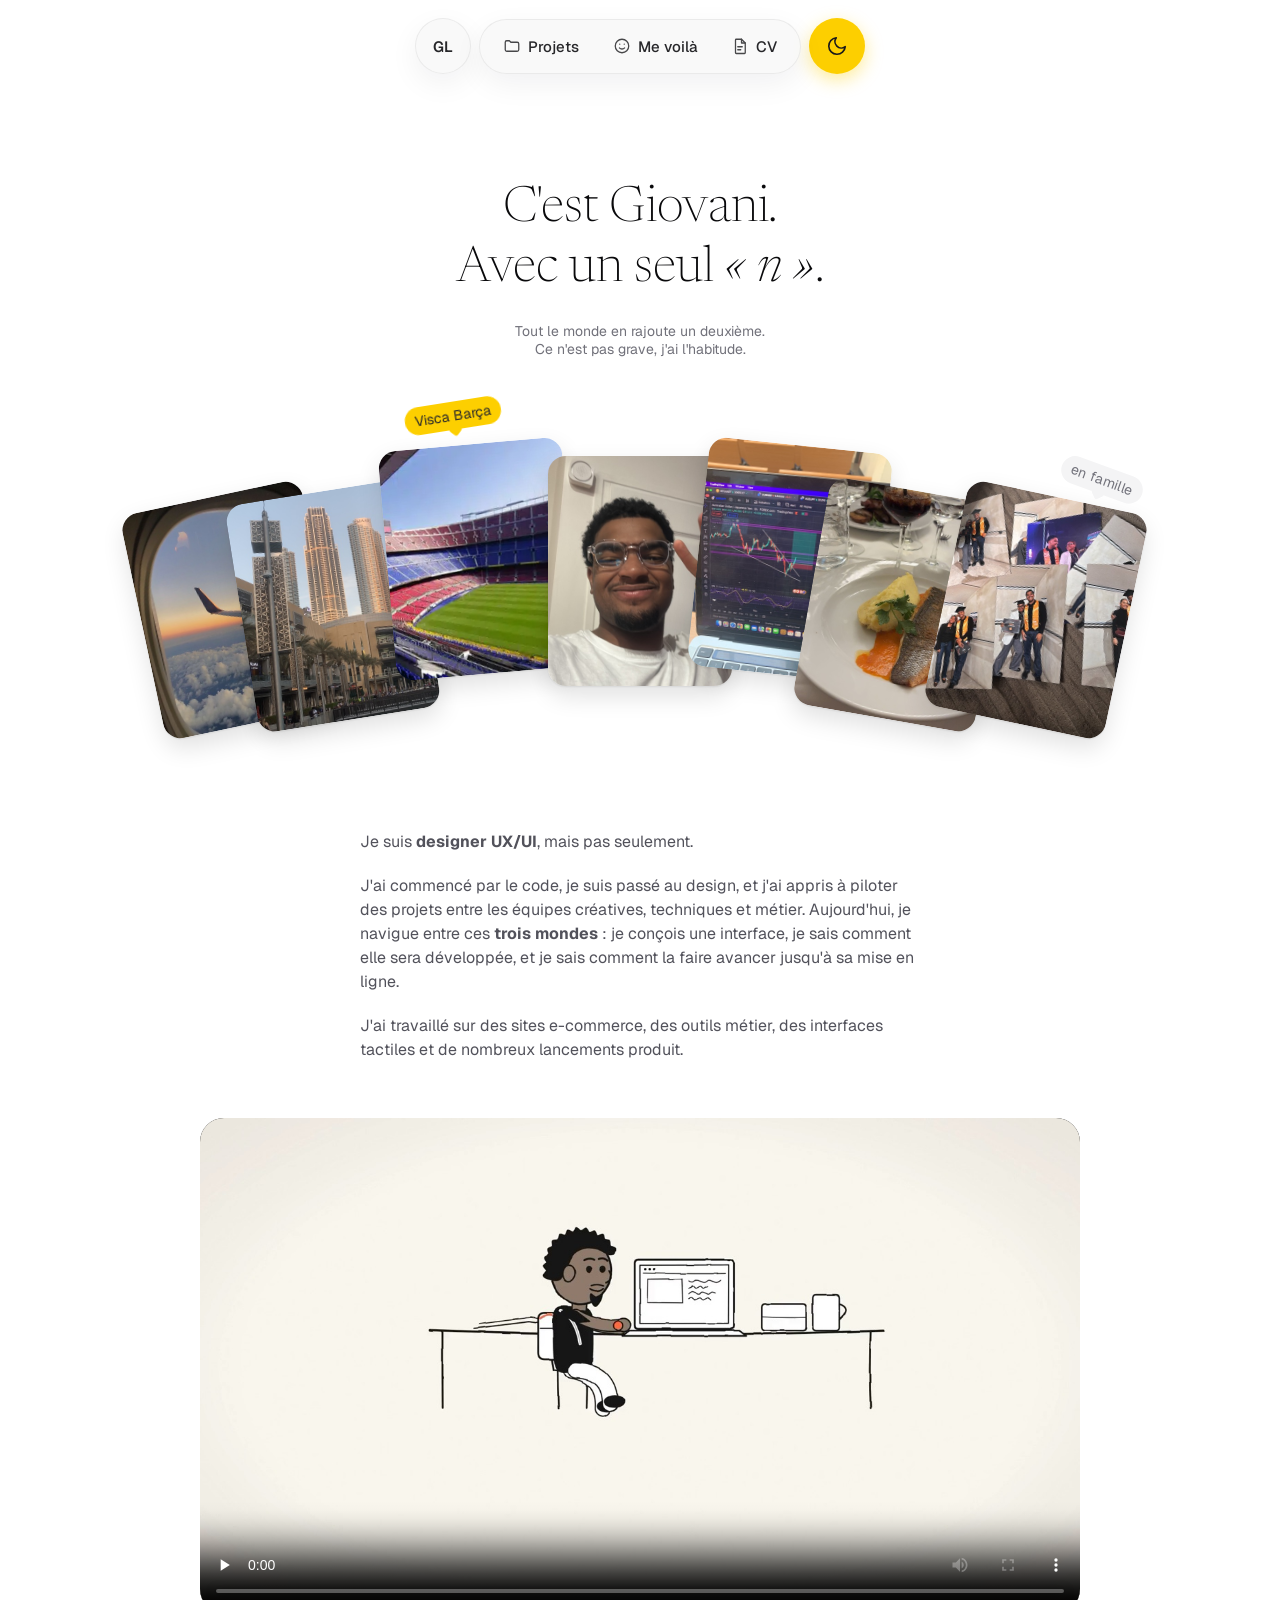
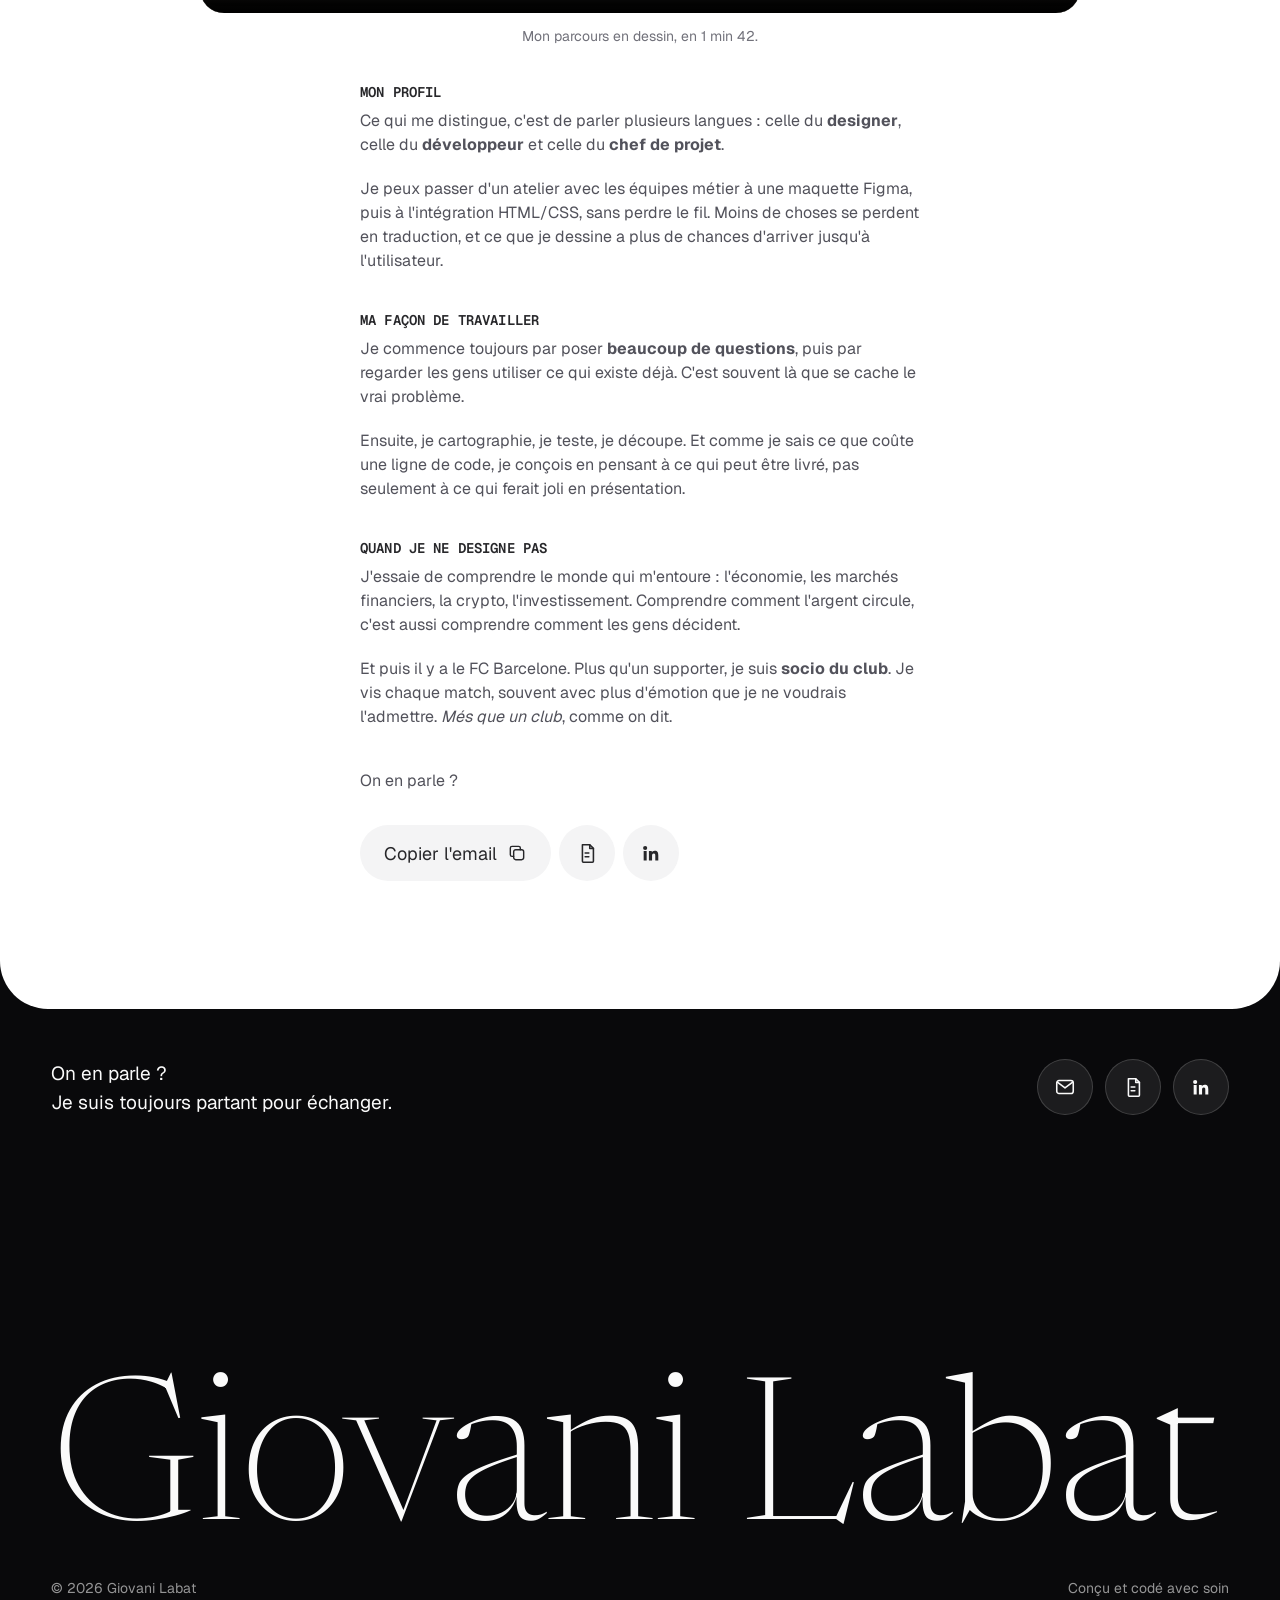
==== about.html @ 01c19531 "Portfolio de Giovani Labat : première mise en ligne Accueil, trois études de cas (Bell & Ross, Extra" ====
<!doctype html>
<html lang="fr">
<head>
<meta charset="utf-8">
<meta name="viewport" content="width=device-width, initial-scale=1, viewport-fit=cover">
<!-- partage -->
<meta name="description" content="Designer UX/UI entre design, code et gestion de projet. Et socio du FC Barcelone.">
<link rel="icon" href="assets/favicon.svg" type="image/svg+xml">
<meta property="og:type" content="website">
<meta property="og:title" content="Me voilà — Giovani Labat">
<meta property="og:description" content="Designer UX/UI entre design, code et gestion de projet. Et socio du FC Barcelone.">
<meta property="og:url" content="https://giovanilabat.github.io/about.html">
<meta property="og:image" content="https://giovanilabat.github.io/assets/og-image.jpg">
<meta name="twitter:card" content="summary_large_image">
<!-- /partage -->
<title>Me voilà — Giovani Labat</title>
<link rel="preconnect" href="https://fonts.googleapis.com">
<link rel="preconnect" href="https://fonts.gstatic.com" crossorigin>
<link rel="stylesheet" href="https://fonts.googleapis.com/css2?family=Geist:wght@400;500;600;700&family=Geist+Mono:wght@500;600&family=Newsreader:ital,opsz,wght@0,6..72,200;0,6..72,300;1,6..72,200;1,6..72,300&display=swap">
<link rel="stylesheet" href="assets/css/site.css">
<script>(function(){var r=document.documentElement;r.classList.add("js");try{var t=localStorage.getItem("theme");if(t==="dark"||t==="light")r.setAttribute("data-theme",t);}catch(e){}})();</script>
</head>
<body class="page-about">

<div class="progress" aria-hidden="true"><i id="progressBar"></i></div>

<!-- NAV -->
<div class="nav-wrap">
  <nav class="nav" aria-label="Navigation principale">
    <a class="logo" href="index.html" aria-label="Accueil">GL</a>
    <div class="nav-links">
      <a href="index.html#work"><svg width="18" height="18" viewBox="0 0 24 24" fill="none" stroke="currentColor" stroke-width="1.7" stroke-linecap="round" stroke-linejoin="round"><path d="M3 7a2 2 0 0 1 2-2h3.5l2 2H19a2 2 0 0 1 2 2v8a2 2 0 0 1-2 2H5a2 2 0 0 1-2-2z"/></svg><span>Projets</span></a>
      <a href="about.html" aria-current="page"><svg width="18" height="18" viewBox="0 0 24 24" fill="none" stroke="currentColor" stroke-width="1.7" stroke-linecap="round" stroke-linejoin="round"><circle cx="12" cy="12" r="9"/><path d="M8.5 14.5s1.3 1.5 3.5 1.5 3.5-1.5 3.5-1.5"/><path d="M9 9.5h.01M15 9.5h.01"/></svg><span>Me voilà</span></a>
      <a href="cv.html"><svg width="18" height="18" viewBox="0 0 24 24" fill="none" stroke="currentColor" stroke-width="1.7" stroke-linecap="round" stroke-linejoin="round"><path d="M7 3h7l5 5v13a1 1 0 0 1-1 1H7a1 1 0 0 1-1-1V4a1 1 0 0 1 1-1z"/><path d="M14 3v5h5M9 13h6M9 17h4"/></svg><span>CV</span></a>
    </div>
    <button class="mail tgl" id="themeToggle" type="button" aria-label="Basculer entre le mode clair et le mode sombre">
      <svg class="moon" width="22" height="22" viewBox="0 0 24 24" fill="none" stroke="#18181B" stroke-width="1.8" stroke-linecap="round" stroke-linejoin="round"><path d="M21 12.8A9 9 0 1 1 11.2 3a7 7 0 0 0 9.8 9.8z"/></svg>
      <svg class="sun" width="22" height="22" viewBox="0 0 24 24" fill="none" stroke="#18181B" stroke-width="1.8" stroke-linecap="round" stroke-linejoin="round"><circle cx="12" cy="12" r="4.2"/><path d="M12 2v2M12 20v2M4.9 4.9l1.4 1.4M17.7 17.7l1.4 1.4M2 12h2M20 12h2M4.9 19.1l1.4-1.4M17.7 6.3l1.4-1.4"/></svg>
    </button>
  </nav>
</div>


<main class="about-page">
  <header class="ab-hero">
    <h1 class="ab-title serif hero-in">C'est Giovani.<br>Avec un seul <em>« n »</em>.</h1>
    <p class="ab-sub hero-in" style="--d:.12s">Tout le monde en rajoute un deuxième. Ce n'est pas grave, j'ai l'habitude.</p>
  </header>

  <!-- Bandeau de photos (7 cartes en éventail, comme sur xhulia.com/about) -->
  <div class="fan-wrap" id="fan" aria-label="Quelques photos de moi">
    <div class="fan"><div class="fan-in">
      <div class="ph" style="--x:-407px;--y:21px;--r:-12deg"><img src="assets/img/moi/avion.jpg" alt="Hublot d'avion au coucher du soleil"></div>
      <div class="ph" style="--x:-307px;--y:17px;--r:-9deg"><img src="assets/img/moi/dubai.jpg" alt="Tours de Dubaï"></div>
      <div class="ph" style="--x:-161px;--y:-30px;--r:-5deg"><span class="pin yellow" style="left:30px;top:-44px;transform:rotate(-4deg)">Visca Barça</span><img src="assets/img/moi/camp-nou.jpg" alt="Le Camp Nou, stade du FC Barcelone"></div>
      <div class="ph" style="--x:0px;--y:-18px;--r:0deg"><img src="assets/img/moi/moi.jpg" alt="Giovani, souriant, qui fait le signe de la paix"></div>
      <div class="ph" style="--x:150px;--y:-29px;--r:6deg"><img src="assets/img/moi/finance.jpg" alt="Un graphique de marché ouvert sur un ordinateur portable"></div>
      <div class="ph" style="--x:262px;--y:16px;--r:10deg"><img src="assets/img/moi/repas.jpg" alt="Un plat de poisson au restaurant"></div>
      <div class="ph" style="--x:396px;--y:21px;--r:12deg"><span class="pin" style="right:12px;top:-40px;transform:rotate(8deg)">en famille</span><img src="assets/img/moi/famille.jpg" alt="Photos de remise de diplôme en famille"></div>
    </div></div>
  </div>

  <div class="ab-body">
    <p>Je suis <b>designer UX/UI</b>, mais pas seulement.</p>
    <p>J'ai commencé par le code, je suis passé au design, et j'ai appris à piloter des projets entre les équipes créatives, techniques et métier. Aujourd'hui, je navigue entre ces <b>trois mondes</b> : je conçois une interface, je sais comment elle sera développée, et je sais comment la faire avancer jusqu'à sa mise en ligne.</p>
    <p>J'ai travaillé sur des sites e-commerce, des outils métier, des interfaces tactiles et de nombreux lancements produit.</p>
  </div>

  <!-- Vidéo de présentation : chargée seulement au clic sur lecture -->
  <figure class="ab-video">
    <div class="video-slot">
      <video src="assets/video/draw-my-life.mp4" poster="assets/video/draw-my-life-poster.jpg" controls playsinline preload="none" aria-label="Draw my life : mon parcours en dessin"></video>
    </div>
    <figcaption>Mon parcours en dessin, en 1 min 42.</figcaption>
  </figure>

  <div class="ab-body">
    <h2>Mon profil</h2>
    <p>Ce qui me distingue, c'est de parler plusieurs langues : celle du <b>designer</b>, celle du <b>développeur</b> et celle du <b>chef de projet</b>.</p>
    <p>Je peux passer d'un atelier avec les équipes métier à une maquette Figma, puis à l'intégration HTML/CSS, sans perdre le fil. Moins de choses se perdent en traduction, et ce que je dessine a plus de chances d'arriver jusqu'à l'utilisateur.</p>

    <h2>Ma façon de travailler</h2>
    <p>Je commence toujours par poser <b>beaucoup de questions</b>, puis par regarder les gens utiliser ce qui existe déjà. C'est souvent là que se cache le vrai problème.</p>
    <p>Ensuite, je cartographie, je teste, je découpe. Et comme je sais ce que coûte une ligne de code, je conçois en pensant à ce qui peut être livré, pas seulement à ce qui ferait joli en présentation.</p>

    <h2>Quand je ne designe pas</h2>
    <p>J'essaie de comprendre le monde qui m'entoure : l'économie, les marchés financiers, la crypto, l'investissement. Comprendre comment l'argent circule, c'est aussi comprendre comment les gens décident.</p>
    <p>Et puis il y a le FC Barcelone. Plus qu'un supporter, je suis <b>socio du club</b>. Je vis chaque match, souvent avec plus d'émotion que je ne voudrais l'admettre. <i>Més que un club</i>, comme on dit.</p>

    <p style="margin-top:40px">On en parle ?</p>
    <div class="ab-cta">
      <button class="pill" type="button" id="copyEmail" data-email="giovanilabat971@gmail.com">Copier l'email
        <svg width="20" height="20" viewBox="0 0 24 24" fill="none" stroke="currentColor" stroke-width="1.7" stroke-linecap="round" stroke-linejoin="round"><rect x="8" y="8" width="12" height="12" rx="2.5"/><path d="M16 8V6a2 2 0 0 0-2-2H6a2 2 0 0 0-2 2v8a2 2 0 0 0 2 2h2"/></svg></button>
      <a class="pill round" href="cv.html" aria-label="CV"><svg width="22" height="22" viewBox="0 0 24 24" fill="none" stroke="currentColor" stroke-width="1.7" stroke-linecap="round" stroke-linejoin="round"><path d="M7 3h8l4 4v14a1 1 0 0 1-1 1H8a1 1 0 0 1-1-1z"/><path d="M15 3v4h4M10 12h4M10 16h4"/></svg></a>
      <a class="pill round" href="https://www.linkedin.com/in/giovani-labat" target="_blank" rel="noopener" aria-label="LinkedIn"><svg width="20" height="20" viewBox="0 0 24 24" fill="currentColor"><path d="M4.98 3.5A2.5 2.5 0 1 0 5 8.5 2.5 2.5 0 0 0 4.98 3.5zM3.2 9.5h3.6V21H3.2zM9.5 9.5h3.45v1.57h.05c.48-.9 1.66-1.85 3.42-1.85 3.66 0 4.33 2.4 4.33 5.53V21h-3.6v-5.4c0-1.29-.02-2.95-1.8-2.95-1.8 0-2.07 1.4-2.07 2.85V21H9.5z"/></svg></a>
    </div>
  </div>
</main>

<!-- ===================== FOOTER ===================== -->
<footer class="site-footer" id="contact">
  <div class="foot-row">
    <p class="foot-connect">On en parle ?<br>Je suis toujours partant pour échanger.</p>
    <div class="foot-socials">
      <a href="mailto:giovanilabat971@gmail.com" aria-label="M'écrire un email"><svg width="22" height="22" viewBox="0 0 24 24" fill="none" stroke="currentColor" stroke-width="1.7" stroke-linecap="round" stroke-linejoin="round"><rect x="3" y="5" width="18" height="14" rx="2.5"/><path d="m4 7 8 6 8-6"/></svg></a>
      <a href="cv.html" aria-label="CV"><svg width="22" height="22" viewBox="0 0 24 24" fill="none" stroke="currentColor" stroke-width="1.7" stroke-linecap="round" stroke-linejoin="round"><path d="M7 3h8l4 4v14a1 1 0 0 1-1 1H8a1 1 0 0 1-1-1z"/><path d="M15 3v4h4M10 12h4M10 16h4"/></svg></a>
      <a href="https://www.linkedin.com/in/giovani-labat" target="_blank" rel="noopener" aria-label="LinkedIn"><svg width="20" height="20" viewBox="0 0 24 24" fill="currentColor"><path d="M4.98 3.5A2.5 2.5 0 1 0 5 8.5 2.5 2.5 0 0 0 4.98 3.5zM3.2 9.5h3.6V21H3.2zM9.5 9.5h3.45v1.57h.05c.48-.9 1.66-1.85 3.42-1.85 3.66 0 4.33 2.4 4.33 5.53V21h-3.6v-5.4c0-1.29-.02-2.95-1.8-2.95-1.8 0-2.07 1.4-2.07 2.85V21H9.5z"/></svg></a>
    </div>
  </div>
  <div class="foot-name">Giovani Labat</div>
  <div class="foot-bottom">
    <span>© 2026 Giovani Labat</span>
    <span>Conçu et codé avec soin</span>
  </div>
</footer>

<script src="assets/js/site.js" defer></script>
</body>
</html>
---- assets/css/site.css ----
/* =========================================================
   Portfolio de Giovani Labat — feuille de style commune
   (gabarit inspiré de xhulia.com ; une seule couleur de texte : l'encre)
   ========================================================= */

/* ---------- Jetons (clair) ---------- */
:root{
  color-scheme:light dark;
  --bg:#FAFAFA; --ink:#09090B; --muted:#52525B; --faint:#71717A; --fig-n:#A1A1AA;
  --nav-bg:rgba(244,244,245,0.55); --nav-brd:rgba(0,0,0,0.06); --nav-ink:#27272A;
  --accent:#FDCF00;
  --shadow:0 10px 30px rgba(24,24,27,0.06); --card-brd:rgba(9,9,11,0.08);
  --page:#FFFFFF; --soft:#FAFAFA; --panel:#F4F4F5; --chip-bg:#F4F4F5; --chip-ink:#3F3F46;
  --card-shadow:0 0.6px 0.6px -1.25px rgba(0,0,0,.18), 0 2.3px 2.3px -2.5px rgba(0,0,0,.16), 0 10px 10px -3.75px rgba(0,0,0,.06);
  /* textes et repères : toujours l'encre, jamais la couleur d'un projet */
  --pj:var(--ink); --pj-tint:rgba(9,9,11,0.035); --pj-tint2:rgba(9,9,11,0.06);
  /* horizon du hero (seul endroit teinté par projet, voir body.p-*) */
  --hz1:rgba(228,228,231,0.55); --hz2:rgba(161,161,170,0.45);
  /* avant / après */
  --ba-bg:#F4F4F4; --ba-ink:#09090B; --ba-sub:#3F3F46; --ba-note:#52525B;
  --ba-glow1:rgba(233,213,255,.95); --ba-glow2:rgba(209,250,229,.85); --ba-glow3:rgba(254,240,199,.95);
}
/* ---------- Jetons (sombre) : préférence système, ou choix forcé ---------- */
@media (prefers-color-scheme: dark){
  :root:not([data-theme="light"]){
    --bg:#0A0A0B; --ink:#FAFAFA; --muted:#A1A1AA; --faint:#8B8B93; --fig-n:#71717A;
    --nav-bg:rgba(39,39,42,0.55); --nav-brd:rgba(255,255,255,0.08); --nav-ink:#E4E4E7;
    --shadow:0 10px 30px rgba(0,0,0,0.4); --card-brd:rgba(255,255,255,0.09);
    --page:#0E0E11; --soft:#16161A; --panel:#1C1C21; --chip-bg:#232329; --chip-ink:#D4D4D8;
    --card-shadow:0 0 0 1px rgba(255,255,255,.05);
    --pj-tint:rgba(255,255,255,0.035); --pj-tint2:rgba(255,255,255,0.06);
    --hz1:rgba(63,63,70,0.45); --hz2:rgba(113,113,122,0.35);
    --ba-bg:#1C1C21; --ba-ink:#FAFAFA; --ba-sub:#D4D4D8; --ba-note:#A1A1AA;
    --ba-glow1:rgba(124,58,237,.30); --ba-glow2:rgba(16,185,129,.18); --ba-glow3:rgba(245,158,11,.18);
  }
}
:root[data-theme="dark"]{
  --bg:#0A0A0B; --ink:#FAFAFA; --muted:#A1A1AA; --faint:#8B8B93; --fig-n:#71717A;
  --nav-bg:rgba(39,39,42,0.55); --nav-brd:rgba(255,255,255,0.08); --nav-ink:#E4E4E7;
  --shadow:0 10px 30px rgba(0,0,0,0.4); --card-brd:rgba(255,255,255,0.09);
  --page:#0E0E11; --soft:#16161A; --panel:#1C1C21; --chip-bg:#232329; --chip-ink:#D4D4D8;
  --card-shadow:0 0 0 1px rgba(255,255,255,.05);
  --pj-tint:rgba(255,255,255,0.035); --pj-tint2:rgba(255,255,255,0.06);
  --hz1:rgba(63,63,70,0.45); --hz2:rgba(113,113,122,0.35);
  --ba-bg:#1C1C21; --ba-ink:#FAFAFA; --ba-sub:#D4D4D8; --ba-note:#A1A1AA;
  --ba-glow1:rgba(124,58,237,.30); --ba-glow2:rgba(16,185,129,.18); --ba-glow3:rgba(245,158,11,.18);
}
/* horizons teintés par projet (décor uniquement) */
body.p-sav{ --hz1:rgba(221,214,254,0.55); --hz2:rgba(167,139,250,0.40); }
body.p-bus{ --hz1:rgba(254,243,199,0.70); --hz2:rgba(252,211,77,0.45); }
@media (prefers-color-scheme: dark){
  :root:not([data-theme="light"]) body.p-sav{ --hz1:rgba(76,29,149,0.24); --hz2:rgba(124,58,237,0.20); }
  :root:not([data-theme="light"]) body.p-bus{ --hz1:rgba(120,53,15,0.28); --hz2:rgba(180,83,9,0.22); }
}
:root[data-theme="dark"] body.p-sav{ --hz1:rgba(76,29,149,0.24); --hz2:rgba(124,58,237,0.20); }
:root[data-theme="dark"] body.p-bus{ --hz1:rgba(120,53,15,0.28); --hz2:rgba(180,83,9,0.22); }

/* ---------- Base ---------- */
  *{box-sizing:border-box}
  img{max-width:100%}
  [hidden]{display:none!important}
  body{
    margin:0;
    background:var(--page);
    color:var(--ink);
    font-family:"Geist","Geist Placeholder",system-ui,-apple-system,sans-serif;
    -webkit-font-smoothing:antialiased;
    overflow-x:hidden;
  }
  .serif{ font-family:"Newsreader","PP Editorial New",Georgia,"Times New Roman",serif; font-weight:200; }

  /* ---------- Barre de progression de lecture ---------- */
  .progress{ position:fixed; top:0; left:0; right:0; height:3px; z-index:9999; pointer-events:none; }
  .progress i{ display:block; height:100%; background:var(--pj); transform-origin:0 50%; transform:scaleX(0); }

  /* ---------- Nav (identique à la home, mais fixée) ---------- */
  .nav-wrap{
    position:fixed; top:calc(18px + env(safe-area-inset-top,0px)); left:0; right:0; z-index:10;
    display:flex; justify-content:center; padding:0 16px; pointer-events:none;
  }
  .nav{ display:flex; align-items:center; gap:8px; pointer-events:auto; }
  .logo{
    width:56px;height:56px;border-radius:50%;
    background:var(--nav-bg); backdrop-filter:blur(20px);-webkit-backdrop-filter:blur(20px);
    border:1px solid var(--nav-brd);
    display:flex;align-items:center;justify-content:center;
    font-weight:600;font-size:15px;color:var(--nav-ink); letter-spacing:0.02em;
    box-shadow:var(--shadow); text-decoration:none;
  }
  .nav-links{
    display:flex;align-items:center;gap:4px;
    background:var(--nav-bg); backdrop-filter:blur(20px);-webkit-backdrop-filter:blur(20px);
    border:1px solid var(--nav-brd); border-radius:28px; padding:8px; box-shadow:var(--shadow);
  }
  .nav-links a{
    display:inline-flex;align-items:center;gap:7px; padding:9px 15px; border-radius:20px;
    font-size:15px;font-weight:500; color:var(--nav-ink); text-decoration:none;
    transition:background .18s ease;
  }
  .nav-links a:hover{background:rgba(0,0,0,0.05)}
  .nav-links a svg{opacity:.85}
  .mail{
    width:56px;height:56px;border-radius:50%; background:var(--accent);
    display:flex;align-items:center;justify-content:center;
    box-shadow:0 6px 18px rgba(253,207,0,0.4); text-decoration:none; transition:transform .18s ease;
  }
  .mail:hover{transform:translateY(-2px)}
  .tgl{ border:0; padding:0; cursor:pointer; font:inherit; }
  .tgl svg{display:none}
  .tgl .moon{display:block}
  @media (prefers-color-scheme:dark){
    :root:not([data-theme="light"]) .tgl .sun{display:block}
    :root:not([data-theme="light"]) .tgl .moon{display:none}
  }
  :root[data-theme="dark"] .tgl .sun{display:block}
  :root[data-theme="dark"] .tgl .moon{display:none}
  :root[data-theme="light"] .tgl .moon{display:block}
  :root[data-theme="light"] .tgl .sun{display:none}
  a:focus-visible, button:focus-visible{ outline:2px solid var(--ink); outline-offset:3px; }

  /* ---------- Colonnes ---------- */
  .wrap{ width:min(700px, 100% - 40px); margin-inline:auto; }
  .wide{ width:min(1072px, 100% - 32px); margin-inline:auto; }

  /* ---------- Hero ---------- */
  .cs-hero{ position:relative; padding:200px 20px 0; text-align:center; }
  .cs-hero::before{
    content:""; position:absolute; inset:0 0 auto 0; height:450px; z-index:-1;
    background:radial-gradient(103% 138% at 50% 139.5%, transparent 52%, var(--hz1) 68%, var(--hz2) 90%);
    -webkit-mask-image:linear-gradient(to bottom, #000 55%, transparent);
            mask-image:linear-gradient(to bottom, #000 55%, transparent);
  }
  .cs-icon{
    width:56px;height:56px;border-radius:16px; overflow:hidden; margin:0 auto 40px;
    background:var(--icon-bg,#fff); box-shadow:0 8px 24px rgba(9,9,11,0.12), 0 0 0 1px rgba(9,9,11,0.06);
  }
  .cs-icon img{ width:100%; height:100%; object-fit:cover; display:block; transform:scale(var(--icon-scale,2.3)); }
  .cs-title{
    margin:0 auto; max-width:800px;
    font-size:clamp(32px, 3.4vw, 44px); line-height:1.15; letter-spacing:-0.005em; text-wrap:balance;
  }
  .cs-title em{ font-style:italic; }

  /* ---------- Textes ---------- */
  .eyebrow{
    margin:0 0 14px; font-family:"Geist Mono",ui-monospace,monospace; font-size:12px; font-weight:600;
    line-height:1; text-transform:uppercase; letter-spacing:.02em; color:var(--pj);
  }
  .prose p{ margin:0 0 16px; font-size:16px; line-height:24px; color:var(--muted); }
  .prose p:last-child{ margin-bottom:0; }
  .prose b, .prose strong{ color:var(--ink); font-weight:600; }
  .h3{ margin:0 0 24px; font-size:clamp(30px,3vw,40px); line-height:1.2; text-wrap:balance; }
  .h3 em{ font-style:italic; }

  /* ---------- Intro + fiche ---------- */
  .intro{ display:grid; grid-template-columns:minmax(0,1fr) 210px; gap:48px; margin-top:64px; }
  .meta-group + .meta-group{ margin-top:28px; }
  .chips{ display:flex; flex-wrap:wrap; gap:8px; margin:0; padding:0; list-style:none; }
  .chips li{ padding:8px 12px; border-radius:999px; background:var(--chip-bg); color:var(--chip-ink); font-size:14px; line-height:18.2px; }
  .chips a{ display:inline-flex; align-items:center; gap:6px; padding:8px 12px; border-radius:999px; background:var(--ink); color:var(--page); font-size:14px; line-height:18.2px; font-weight:500; text-decoration:none; transition:opacity .18s ease; }
  .chips a:hover{ opacity:.85; }
  .chips li:has(> a){ padding:0; background:none; }

  /* ---------- Cartes Problèmes / Solution / Résultats ---------- */
  .cards3{ display:grid; grid-template-columns:repeat(3,1fr); gap:24px; margin-top:120px; }
  .card{ background:var(--soft); border-radius:32px; padding:40px; box-shadow:var(--card-shadow); }
  .card .ic{ width:52px;height:52px;border-radius:999px; background:var(--chip-bg); display:flex;align-items:center;justify-content:center; color:var(--ink); }
  .card h4{ margin:24px 0 12px; font-size:32px; line-height:38.4px; }
  .card p{ margin:0; font-size:16px; line-height:24px; color:var(--muted); }

  /* ---------- Séparateur de section (ligne + pastille) ---------- */
  .divider{ position:relative; text-align:center; margin:120px 0 48px; }
  .divider::before{ content:""; position:absolute; left:0; right:0; top:50%; height:1px; background:var(--card-brd); }
  .divider span{
    position:relative; display:inline-block; padding:8px 12px; border-radius:999px;
    background:var(--page); border:1px solid var(--card-brd); color:var(--chip-ink); font-size:14px; line-height:18.2px;
  }

  /* ---------- Figures ---------- */
  .panel{ position:relative; background:var(--panel); border-radius:32px; padding:clamp(16px,3.2vw,40px); display:flex; align-items:center; justify-content:center; }
  .panel img{ display:block; border-radius:12px; }
  .panel.bleed{ padding:0; overflow:hidden; }
  .panel.bleed img{ border-radius:0; width:100%; }
  .panel.black{ background:#000; }
  .panel.cover img{ position:absolute; inset:0; width:100%; height:100%; object-fit:cover; }
  .grid2{ display:grid; grid-template-columns:minmax(0,1fr) minmax(0,1fr); gap:16px; }
  .grid-bento{ display:grid; grid-template-columns:minmax(0,1.62fr) minmax(0,1fr); gap:16px; }
  .grid2 > .panel:not(.cover) img{ width:100%; }
  .stack{ display:grid; gap:16px; }
  .fig{ margin:56px auto 0; }
  /* légende façon xhulia : « Fig 4. » en gris clair, texte en gris */
  .fig figcaption, .caption{ margin-top:24px; text-align:center; font-size:14px; line-height:18.2px; color:var(--muted); text-wrap:balance; }
  .fig figcaption .n, .caption .n{ color:var(--fig-n); }
  .browser{ width:100%; border-radius:14px; overflow:hidden; background:var(--page); box-shadow:0 18px 40px rgba(9,9,11,.12), 0 0 0 1px var(--card-brd); }
  .browser-bar{ display:flex; gap:6px; padding:10px 14px; background:var(--soft); border-bottom:1px solid var(--card-brd); }
  .browser-bar i{ width:10px; height:10px; border-radius:50%; background:var(--card-brd); }
  .browser img{ display:block; width:100%; border-radius:0; }
  .tag{
    position:absolute; top:16px; left:16px; z-index:1; padding:6px 10px; border-radius:999px;
    font-family:"Geist Mono",ui-monospace,monospace; font-size:11px; font-weight:600; letter-spacing:.04em; text-transform:uppercase;
    background:var(--page); color:var(--ink); box-shadow:0 0 0 1px var(--card-brd);
  }

  /* Mosaïque des écrans « avant » */
  .mosaic{ width:100%; display:grid; grid-template-columns:repeat(4,minmax(0,1fr)); gap:12px; }
  .mosaic .shot{ aspect-ratio:1.85; border-radius:10px; overflow:hidden; background:#fff; box-shadow:0 0 0 1px var(--card-brd), 0 6px 16px rgba(9,9,11,.06); }
  .mosaic .shot img{ width:100%; height:100%; object-fit:cover; object-position:top left; border-radius:0; }
  .mosaic .big{ grid-column:span 2; grid-row:span 2; aspect-ratio:auto; }
  .mosaic .w2{ grid-column:span 2; aspect-ratio:2; }

  /* Bouton prototype */
  .proto{ display:flex; justify-content:center; margin-top:24px; }
  .proto a{
    display:inline-flex; align-items:center; gap:10px; padding:13px 20px; border-radius:999px;
    background:var(--ink); color:var(--page); font-size:15px; font-weight:600; text-decoration:none;
    transition:transform .18s ease, opacity .18s ease;
  }
  .proto a:hover{ transform:translateY(-2px); opacity:.92; }

  /* Écrans finaux : maquette de côté (portrait) + carte (paysage) à la même hauteur */
  .grid-side{ display:grid; grid-template-columns:minmax(0,1fr) minmax(0,1.93fr); gap:16px; }
  .panel.fill img{ height:100%; object-fit:cover; }
  .panel.white{ background:#fff; box-shadow:0 0 0 1px var(--card-brd); }
  .venn{ width:min(420px,100%); aspect-ratio:1; object-fit:cover; border-radius:0; }

  /* Écrans tactiles dans des cadres verticaux */
  .frames4{ width:100%; display:grid; grid-template-columns:repeat(4,minmax(0,1fr)); gap:clamp(10px,2vw,24px); }
  .tablet{ border-radius:clamp(16px,2.2vw,26px); padding:clamp(5px,.7vw,8px); background:#0B0B0D; box-shadow:0 18px 36px rgba(9,9,11,.16); }
  .tablet img{ display:block; width:100%; border-radius:clamp(11px,1.6vw,19px); }
  .flow{ width:100%; margin:0; padding:0; list-style:none; display:grid; grid-template-columns:repeat(4,minmax(0,1fr)); gap:clamp(10px,2vw,24px); }
  .flow li{ display:flex; flex-direction:column; gap:14px; }
  .flow span{ display:flex; align-items:center; gap:8px; font-size:14px; line-height:18px; font-weight:500; color:var(--ink); }
  .flow b{ flex:none; width:22px; height:22px; border-radius:50%; display:grid; place-items:center; font-size:12px; background:var(--ink); color:var(--page); }

  /* Maquette 3D : chargée au clic (poster + bouton), pour ne pas faire tourner WebGL en permanence */
  .viewer{ position:relative; aspect-ratio:16/10; border-radius:32px; overflow:hidden; background:#080d18; }
  .viewer-poster{ position:absolute; inset:0; width:100%; height:100%; object-fit:cover; display:block; transition:transform .5s ease, filter .3s ease; }
  .viewer:hover .viewer-poster{ transform:scale(1.015); filter:brightness(.92); }
  .viewer iframe{ position:absolute; inset:0; width:100%; height:100%; border:0; display:block; }
  .viewer-play{
    position:absolute; left:50%; top:50%; transform:translate(-50%,-50%); z-index:2;
    display:inline-flex; align-items:center; gap:10px; padding:16px 24px; border:0; border-radius:999px; cursor:pointer;
    background:#fff; color:#09090B; font:600 16px/1 "Geist",system-ui,sans-serif; box-shadow:0 18px 40px rgba(0,0,0,.35);
    transition:transform .18s ease;
  }
  .viewer-play:hover{ transform:translate(-50%,-50%) scale(1.04); }
  .viewer-close{
    position:absolute; right:14px; bottom:14px; z-index:3; width:40px; height:40px; border-radius:50%; border:1px solid rgba(255,255,255,.18);
    background:rgba(8,14,27,.72); color:#fff; display:grid; place-items:center; cursor:pointer; backdrop-filter:blur(10px);
  }
  .viewer.on .viewer-poster, .viewer.on .viewer-play{ display:none; }
  .inline-link{ color:var(--ink); text-decoration:underline; text-underline-offset:3px; white-space:nowrap; }
  .proof{
    display:flex; flex-wrap:wrap; align-items:center; gap:6px 12px; margin:28px 0 0; padding-top:20px;
    border-top:1px solid var(--card-brd); font-size:15px; font-weight:600; color:var(--ink);
  }
  .proof .dot{ opacity:.35; font-weight:400; }

  .browser.scroll .browser-view{ height:clamp(360px,52vw,620px); overflow-y:auto; overscroll-behavior:contain; }
  .phone{ width:min(260px, 70%); border-radius:36px; padding:10px; background:#0B0B0D; box-shadow:0 20px 40px rgba(9,9,11,.18); }
  .phone img{ border-radius:27px; width:100%; }

  .card b{ color:var(--ink); font-weight:600; }

  /* ---------- Chapitres ---------- */
  .chapter{ margin-top:160px; }
  .didit{ margin:28px 0 0; }
  .didit ul{ margin:0; padding:0; list-style:none; display:grid; gap:10px; }
  .didit li{ position:relative; padding-left:22px; font-size:16px; line-height:24px; color:var(--muted); }
  .didit li::before{ content:""; position:absolute; left:4px; top:10px; width:6px; height:6px; border-radius:50%; background:var(--pj); }
  .didit + .prose{ margin-top:24px; }
  .callout{ margin:28px 0; padding:32px; border-radius:24px; background:var(--pj-tint2); font-size:18px; line-height:25.2px; font-weight:600; letter-spacing:-.04em; color:var(--ink); }


  .didit h5{ margin:0 0 12px; font-size:14px; font-weight:600; color:var(--ink); letter-spacing:-.01em; }

  /* ---------- Slider marquee (identique à la home : défile seul + drag) ---------- */
  .cs-slider{ position:relative; height:clamp(300px,40vw,540px); margin-top:56px; }
  .marquee{ position:absolute; inset:0; overflow:hidden; cursor:grab; touch-action:pan-y; contain:layout paint; }
  .marquee.grabbing{ cursor:grabbing; }
  .track{ position:absolute; top:0; bottom:0; left:0; display:flex; gap:8px; width:max-content; will-change:transform; backface-visibility:hidden; }
  .tile{ height:100%; flex:none; border-radius:24px; overflow:hidden; box-sizing:border-box; border:2px solid var(--chip-bg); background:var(--panel); }
  .tile img, .tile video{ width:100%; height:100%; object-fit:cover; display:block; pointer-events:none; user-select:none; -webkit-user-select:none; -webkit-user-drag:none; }
  .drag-hint{
    position:absolute; left:0; top:0; z-index:6; transform:translate(-50%,-135%);
    background:var(--ink); color:var(--page); padding:10px 16px; border-radius:999px;
    font-weight:600; font-size:14px; display:flex; align-items:center; gap:7px; white-space:nowrap;
    pointer-events:none; opacity:0; transition:opacity .15s ease;
  }
  .marquee:hover .drag-hint, .marquee.grabbing .drag-hint{ opacity:1; }

  /* ---------- Carrousel (recette) ---------- */
  .carousel{ position:relative; }
  .car-track{ display:flex; gap:16px; overflow-x:auto; scroll-snap-type:x mandatory; scrollbar-width:none; border-radius:32px; }
  .car-track::-webkit-scrollbar{ display:none; }
  .car-track > .panel{ flex:0 0 100%; scroll-snap-align:center; }
  .car-nav{ display:flex; justify-content:center; gap:10px; margin-top:16px; }
  .car-nav button{
    width:40px;height:40px;border-radius:50%; border:1px solid var(--card-brd); background:var(--page); color:var(--ink);
    display:flex;align-items:center;justify-content:center; cursor:pointer;
  }
  .car-nav button:hover{ background:var(--chip-bg); }

  /* ---------- Résultats ---------- */
  .stats{ display:grid; grid-template-columns:1fr 1fr; gap:24px; width:min(1232px, 100% - 32px); margin:56px auto 0; }
  .stat{ background:var(--soft); border-radius:32px; padding:40px; box-shadow:var(--card-shadow); }
  .stat .num{ display:block; font-size:clamp(56px,6vw,88px); line-height:1; letter-spacing:-.02em; }
  .stat h4{ margin:18px 0 8px; font-size:clamp(24px,2.4vw,32px); line-height:1.2; text-wrap:balance; }
  .stat h4 em{ font-style:italic; }
  .stat p{ margin:0; font-size:15px; line-height:22.5px; color:var(--muted); }

  /* ---------- Avant / après (reproduit de xhulia.com/cyberdart) ----------
     Mesures de l'original : conteneur 1000px max, radius 20, cursor ew-resize, user-select none ;
     calque « après » dessous, calque « avant » dessus coupé par clip-path:inset(0 X% 0 0) ;
     ligne blanche 4px (translateX(-2px)) ; la position suit la souris au survol avec un lissage
     exponentiel (≈200 ms), et suit directement le doigt / la souris pendant un glisser. */
  .ba{
    --pos:50%;
    position:relative; width:min(1000px,100%); margin-inline:auto; aspect-ratio:16/10;
    overflow:hidden; border-radius:20px; cursor:ew-resize; user-select:none; -webkit-user-select:none;
    touch-action:pan-y; container-type:inline-size; background:var(--ba-bg); outline:none;
    -webkit-tap-highlight-color:transparent;
  }
  .ba:focus-visible{ box-shadow:0 0 0 2px var(--page), 0 0 0 4px var(--ink); }
  .ba-layer{ position:absolute; inset:0; pointer-events:none; background:var(--ba-bg); }
  .ba-after{
    background:
      radial-gradient(38% 34% at 22% 104%, var(--ba-glow1), transparent 100%),
      radial-gradient(34% 30% at 52% 108%, var(--ba-glow2), transparent 100%),
      radial-gradient(40% 36% at 88% 104%, var(--ba-glow3), transparent 100%),
      var(--ba-bg);
  }
  .ba-before{ clip-path:inset(0 calc(100% - var(--pos)) 0 0); }
  .ba-line{
    position:absolute; top:0; left:var(--pos); z-index:2; width:4px; height:100%;
    background:#fff; transform:translateX(-2px); pointer-events:none;
  }
  .ba-label{ position:absolute; top:5.2cqw; left:0; right:0; margin:0; text-align:center; font-size:2.4cqw; line-height:1; letter-spacing:.02em; color:var(--ba-ink); }
  .ba-shot{
    position:absolute; top:30.3cqw; left:50%; width:60cqw; transform:translate(-50%,-50%);
    border-radius:1.2cqw; overflow:hidden; background:#fff;
    box-shadow:0 1.6cqw 4cqw rgba(9,9,11,.10), 0 0 0 1px rgba(9,9,11,.07);
  }
  .ba-shot img{ display:block; width:100%; height:auto; border-radius:0; }
  .ba-sum{ position:absolute; left:0; right:0; bottom:3.4cqw; margin:0; text-align:center; font-size:2cqw; line-height:1.3; color:var(--ba-sub); }
  .ba-note{
    position:absolute; width:17cqw; display:flex; align-items:center; gap:.9cqw;
    font-size:1.55cqw; line-height:1.3; color:var(--ba-note); transform:translateY(-50%);
  }
  .ba-note.r{ left:81cqw; }
  .ba-note.l{ right:81cqw; flex-direction:row-reverse; }
  .ba-note i{ position:relative; flex:none; width:3.6cqw; height:1px; background:currentColor; opacity:.55; }
  .ba-note i::before{ content:""; position:absolute; top:-2px; width:5px; height:5px; border-radius:50%; background:currentColor; }
  .ba-note i::after{ content:""; position:absolute; top:-3px; width:6px; height:6px; border-top:1px solid currentColor; border-right:1px solid currentColor; }
  .ba-note.r i::before{ left:-2px; }
  .ba-note.r i::after{ right:0; transform:rotate(45deg); }
  .ba-note.l i::before{ right:-2px; }
  .ba-note.l i::after{ left:0; transform:rotate(-135deg); }

  /* ---------- Ce que j'en retiens ---------- */
  .learn{ margin:160px 16px 0; padding:64px 16px; border-radius:48px; background:var(--pj-tint); }

  /* ---------- Projet suivant ---------- */
  .next{ padding:140px 20px 160px; text-align:center; }
  .next a{ display:inline-flex; align-items:center; gap:18px; color:var(--ink); text-decoration:none; font-size:clamp(34px,4.4vw,56px); line-height:1.1; }
  .next a svg{ transition:transform .2s ease; }
  .next a:hover svg{ transform:translateX(6px); }

  /* ---------- Footer (identique à la home) ---------- */
  .site-footer{
    position:relative; background:var(--ink); color:var(--bg); min-height:74vh;
    padding:clamp(38px,5.5vh,56px) clamp(20px,4vw,64px) clamp(22px,4vh,30px);
    display:flex; flex-direction:column; overflow:hidden; border-radius:48px 48px 0 0;
  }
  .foot-row{ display:flex; align-items:flex-start; justify-content:space-between; gap:24px; }
  .foot-connect{ margin:0; font-size:clamp(16px,1.5vw,19px); line-height:1.55; }
  .foot-socials{ display:flex; gap:12px; flex:none; }
  .foot-socials a{
    width:56px;height:56px;border-radius:50%; display:flex;align-items:center;justify-content:center;
    background:color-mix(in srgb, var(--bg) 8%, transparent); border:1px solid color-mix(in srgb, var(--bg) 16%, transparent);
    color:var(--bg); text-decoration:none; transition:background .18s ease, transform .18s ease;
  }
  .foot-socials a:hover{ background:color-mix(in srgb, var(--bg) 16%, transparent); transform:translateY(-2px); }
  .foot-name{
    margin:auto 0 clamp(12px,2vh,20px); font-family:"Newsreader","PP Editorial New",Georgia,serif; font-weight:200;
    font-size:11vw; line-height:0.9; letter-spacing:-0.01em; white-space:nowrap;
  }
  .foot-bottom{ display:flex; justify-content:space-between; align-items:center; gap:16px; font-size:14px; color:color-mix(in srgb, var(--bg) 58%, transparent); }

  /* ---------- Page « À propos » (mesurée sur xhulia.com/about) ---------- */
  /* la page blanche se termine en arrondi par-dessus le footer, comme sur l'original */
  .about-page{ position:relative; z-index:1; background:var(--page); border-radius:0 0 48px 48px; padding-bottom:128px; }
  .ab-hero{ padding:180px 20px 0; text-align:center; }
  .ab-title{ margin:0 auto; font-size:clamp(40px,3.9vw,56px); line-height:1.2; letter-spacing:-.005em; }
  .ab-title em{ font-style:italic; }
  .ab-sub{ margin:22px auto 0; max-width:420px; font-size:14px; line-height:18.2px; color:var(--faint); text-wrap:balance; }

  /* Bandeau de photos : 7 cartes 184×230 qui s'ouvrent en éventail (positions et angles relevés sur l'original) */
  .fan-wrap{ position:relative; height:340px; margin-top:92px; overflow:visible; }
  .fan{ position:absolute; left:50%; top:24px; width:184px; height:230px; margin-left:-92px; }
  .fan-in{ position:absolute; inset:0; transform:rotate(-40deg) scale(1.2); opacity:0; }
  .fan-wrap.go .fan-in{ transform:none; opacity:1; transition:transform .9s cubic-bezier(.34,1.45,.64,1), opacity .35s ease; }
  .ph{
    position:absolute; left:0; top:0; width:184px; height:230px; border-radius:18px; overflow:visible;
    transform:translate(0,0) rotate(0deg);
    transition:transform .85s cubic-bezier(.34,1.35,.64,1) 1.05s;
  }
  .fan-wrap.go .ph{ transform:translate(var(--x),var(--y)) rotate(var(--r)); }
  .ph img{ width:100%; height:100%; object-fit:cover; border-radius:18px; display:block; box-shadow:0 1px 2px rgba(9,9,11,.08), 0 10px 24px rgba(9,9,11,.12); }
  .pin{
    position:absolute; z-index:2; padding:5px 10px; border-radius:15px; font-size:14px; line-height:18.2px; white-space:nowrap;
    background:#F4F4F5; color:#71717A;
  }
  .pin::after{ content:""; position:absolute; left:50%; bottom:-5px; width:10px; height:10px; margin-left:-5px; background:inherit; transform:rotate(45deg); border-radius:2px; }
  .pin.yellow{ background:#FDCF00; color:#27272A; }

  /* Texte : colonne 560px, intertitres Geist Mono 14px */
  .ab-body{ width:min(560px, 100% - 40px); margin:40px auto 0; }
  .ab-body p{ margin:0 0 20px; font-size:16px; line-height:24px; color:var(--muted); }
  .ab-body b{ font-weight:700; color:var(--muted); }
  .ab-body h2{ margin:40px 0 10px; font-family:"Geist Mono",ui-monospace,monospace; font-size:14px; line-height:14px; font-weight:600; text-transform:uppercase; letter-spacing:.01em; color:var(--nav-ink); }

  /* Emplacement vidéo (ajout demandé) : 16:9, prêt à recevoir un <video> */
  .ab-video{ width:min(880px, 100% - 32px); margin:56px auto 16px; }
  .video-slot{ position:relative; aspect-ratio:16/9; border-radius:24px; overflow:hidden; background:#000; }
  .video-slot video{ position:absolute; inset:0; width:100%; height:100%; object-fit:cover; display:block; }
  .ab-video figcaption{ margin-top:14px; text-align:center; font-size:14px; line-height:18.2px; color:var(--faint); }

  /* Boutons de contact (mêmes pastilles que la nav) */
  .ab-cta{ display:flex; flex-wrap:wrap; gap:8px; margin-top:32px; }
  .pill{
    display:inline-flex; align-items:center; gap:10px; height:56px; padding:0 24px; border:0; border-radius:28px; cursor:pointer;
    background:var(--chip-bg); color:var(--nav-ink); font:400 18px/25.2px "Geist",system-ui,sans-serif; text-decoration:none;
    transition:background .18s ease, transform .18s ease;
  }
  .pill.round{ width:56px; padding:0; justify-content:center; }
  .pill:hover{ transform:translateY(-2px); }
  .pill.copied{ background:#5ADBA5; color:#09090B; }

  .page-about .site-footer{ margin-top:-48px; padding-top:calc(clamp(38px,5.5vh,56px) + 48px); border-radius:0; }

  @media (max-width:768px){
    .ab-hero{ padding-top:140px; }
    .fan-wrap{ height:190px; margin-top:56px; }
    .fan{ transform:scale(.52); transform-origin:50% 0; }
    .about-page{ border-radius:0 0 32px 32px; padding-bottom:96px; }
  }
  @media (prefers-reduced-motion:reduce){
    .fan-in, .ph{ transition:none!important; }
  }

  /* ---------- CV ---------- */
  .cv-page{ padding:180px 0 128px; }
  .cv-head{ width:min(880px, 100% - 40px); margin:0 auto; display:flex; align-items:flex-end; justify-content:space-between; gap:24px; flex-wrap:wrap; }
  .cv-head h1{ margin:0; font-size:clamp(40px,4.4vw,64px); line-height:1.05; }
  .cv-head h1 em{ font-style:italic; }
  .cv-head p{ margin:12px 0 0; font-size:16px; line-height:24px; color:var(--muted); }
  .cv-note{ width:min(880px, 100% - 40px); margin:28px auto 0; padding:14px 18px; border-radius:16px; background:var(--pj-tint2); font-size:14px; line-height:20px; color:var(--muted); }
  .cv-meta{ margin-top:4px!important; font-size:14px!important; color:var(--faint)!important; }
  .cv-lead{ margin:0; font-size:16px; line-height:25px; color:var(--muted); }
  .pill.dark{ background:var(--ink); color:var(--page); }
  .cv-grid{ width:min(880px, 100% - 40px); margin:56px auto 0; display:grid; grid-template-columns:200px minmax(0,1fr); gap:0 48px; }
  .cv-grid h2{ margin:0; padding-top:28px; border-top:1px solid var(--card-brd); font-family:"Geist Mono",ui-monospace,monospace; font-size:12px; font-weight:600; letter-spacing:.02em; text-transform:uppercase; color:var(--ink); }
  .cv-block{ padding:28px 0 44px; border-top:1px solid var(--card-brd); }
  .cv-item + .cv-item{ margin-top:28px; }
  .cv-item header{ display:flex; justify-content:space-between; gap:16px; flex-wrap:wrap; }
  .cv-item h3{ margin:0; font-size:18px; line-height:26px; font-weight:600; color:var(--ink); }
  .cv-item .when{ font-size:14px; line-height:26px; color:var(--faint); white-space:nowrap; }
  .cv-item .where{ margin:2px 0 10px; font-size:15px; line-height:22px; color:var(--muted); }
  .cv-item ul{ margin:0; padding:0 0 0 18px; }
  .cv-item li{ font-size:15px; line-height:23px; color:var(--muted); }
  .cv-item li + li{ margin-top:4px; }

  /* ---------- Responsive ---------- */
  @media (max-width:860px){
    .cards3{ grid-template-columns:1fr; }
    .stats{ grid-template-columns:1fr; }
  }
  @media (max-width:768px){
    .nav-wrap{ justify-content:flex-start; padding:0 18px; }
    .nav-links{ padding:6px; gap:2px; }
    .nav-links a span{ display:none; }
    .nav-links a{ padding:11px; }
    .logo,.mail{ width:52px;height:52px; }
    .cs-hero{ padding-top:150px; text-align:left; }
    .cs-icon{ margin-left:0; }
    .intro{ grid-template-columns:1fr; gap:36px; }
    .grid2, .grid-bento, .grid-side{ grid-template-columns:minmax(0,1fr); }
    .panel.cover{ aspect-ratio:4/3; }
    .panel.fill img{ height:auto; }
    .chapter{ margin-top:112px; }
    .card, .stat{ padding:28px; border-radius:24px; }
    .learn{ margin-top:112px; border-radius:32px; padding:48px 4px; }
    .mosaic{ grid-template-columns:repeat(2,minmax(0,1fr)); gap:8px; }
    .mosaic .big{ grid-row:auto; aspect-ratio:1.85; }
    .frames4, .flow{ grid-template-columns:repeat(2,minmax(0,1fr)); }
    .viewer{ aspect-ratio:3/4; border-radius:24px; }
    .viewer-poster{ object-position:58% 50%; }
    .cv-page{ padding-top:140px; }
    .cv-grid{ grid-template-columns:1fr; }
    .cv-grid h2{ padding-bottom:0; }
    .cv-block{ border-top:0; padding-top:14px; }
  }
  /* avant / après sur mobile : pas de place pour les annotations */
  @media (max-width:640px){
    .ba{ aspect-ratio:4/3; border-radius:16px; }
    .ba-label{ top:6cqw; font-size:4cqw; }
    .ba-shot{ top:41cqw; width:86cqw; border-radius:2cqw; }
    .ba-note, .ba-sum{ display:none; }
  }
  @media (max-width:560px){
    .foot-socials a{ width:46px;height:46px; }
  }

  /* ---------- Animations d'apparition (au défilement) ----------
     Les blocs montent de 28px en fondu quand ils entrent à l'écran, les images se dézooment légèrement ;
     les éléments d'un même groupe s'enchaînent (décalage posé en JS). Sans JS, tout reste visible. */
  html.js .rv{ opacity:0; transform:translateY(28px); }
  html.js .rv.in{ opacity:1; transform:none; transition:opacity .7s ease var(--d,0s), transform .9s cubic-bezier(.2,.7,.2,1) var(--d,0s); }
  html.js .rv img:not(.viewer-poster), html.js .rv video{ transform:scale(1.04); transition:transform 1.2s cubic-bezier(.2,.7,.2,1) var(--d,0s); }
  html.js .rv.in img:not(.viewer-poster), html.js .rv.in video{ transform:none; }
  /* entrée du hero au chargement */
  @keyframes rise{ from{ opacity:0; transform:translateY(22px); } to{ opacity:1; transform:none; } }
  html.js .hero-in{ animation:rise .9s cubic-bezier(.2,.7,.2,1) both; animation-delay:var(--d,0s); }

  @media (prefers-reduced-motion:reduce){
    .mail:hover,.tgl:hover,.next a:hover svg,.proto a:hover,.pill:hover{ transform:none; }
    .car-track{ scroll-behavior:auto; }
    .fan-in, .ph{ transition:none!important; }
    html.js .rv, html.js .rv img, html.js .rv video{ opacity:1; transform:none; transition:none; }
    html.js .hero-in{ animation:none; }
  }
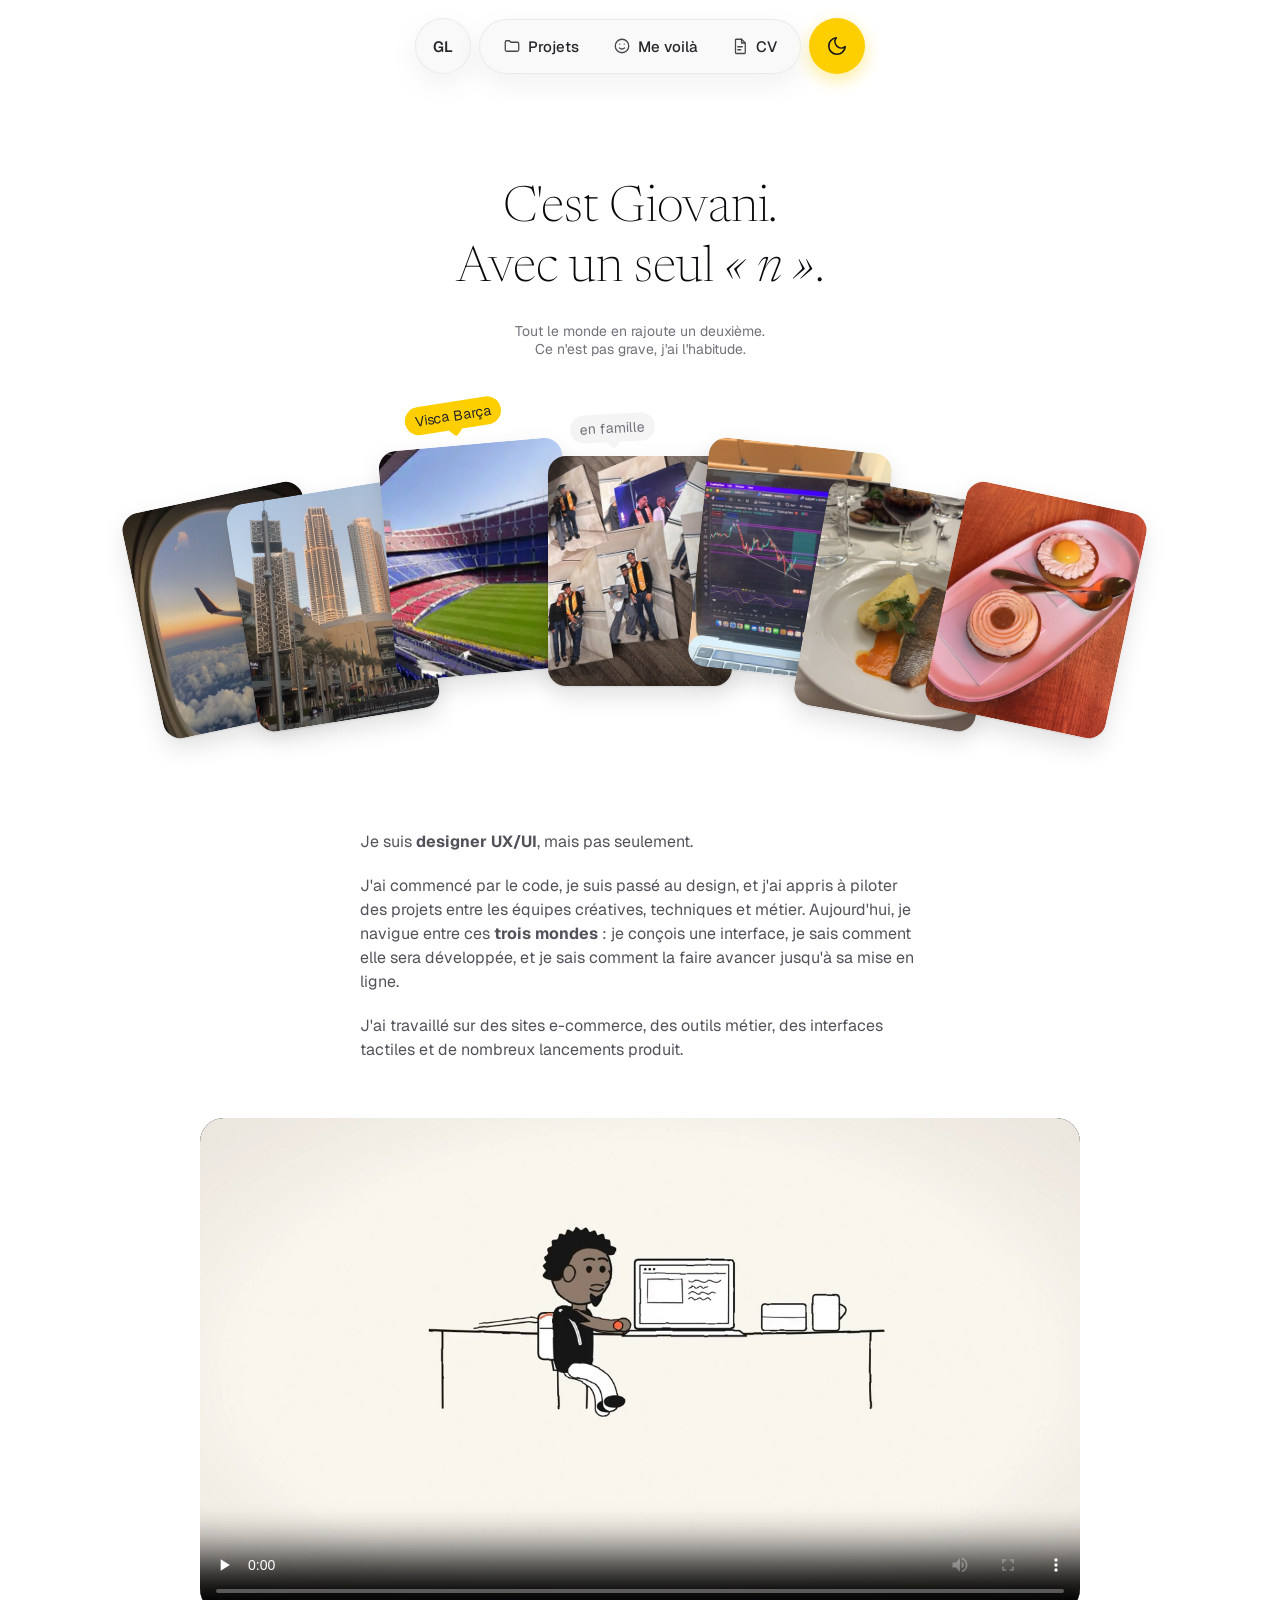
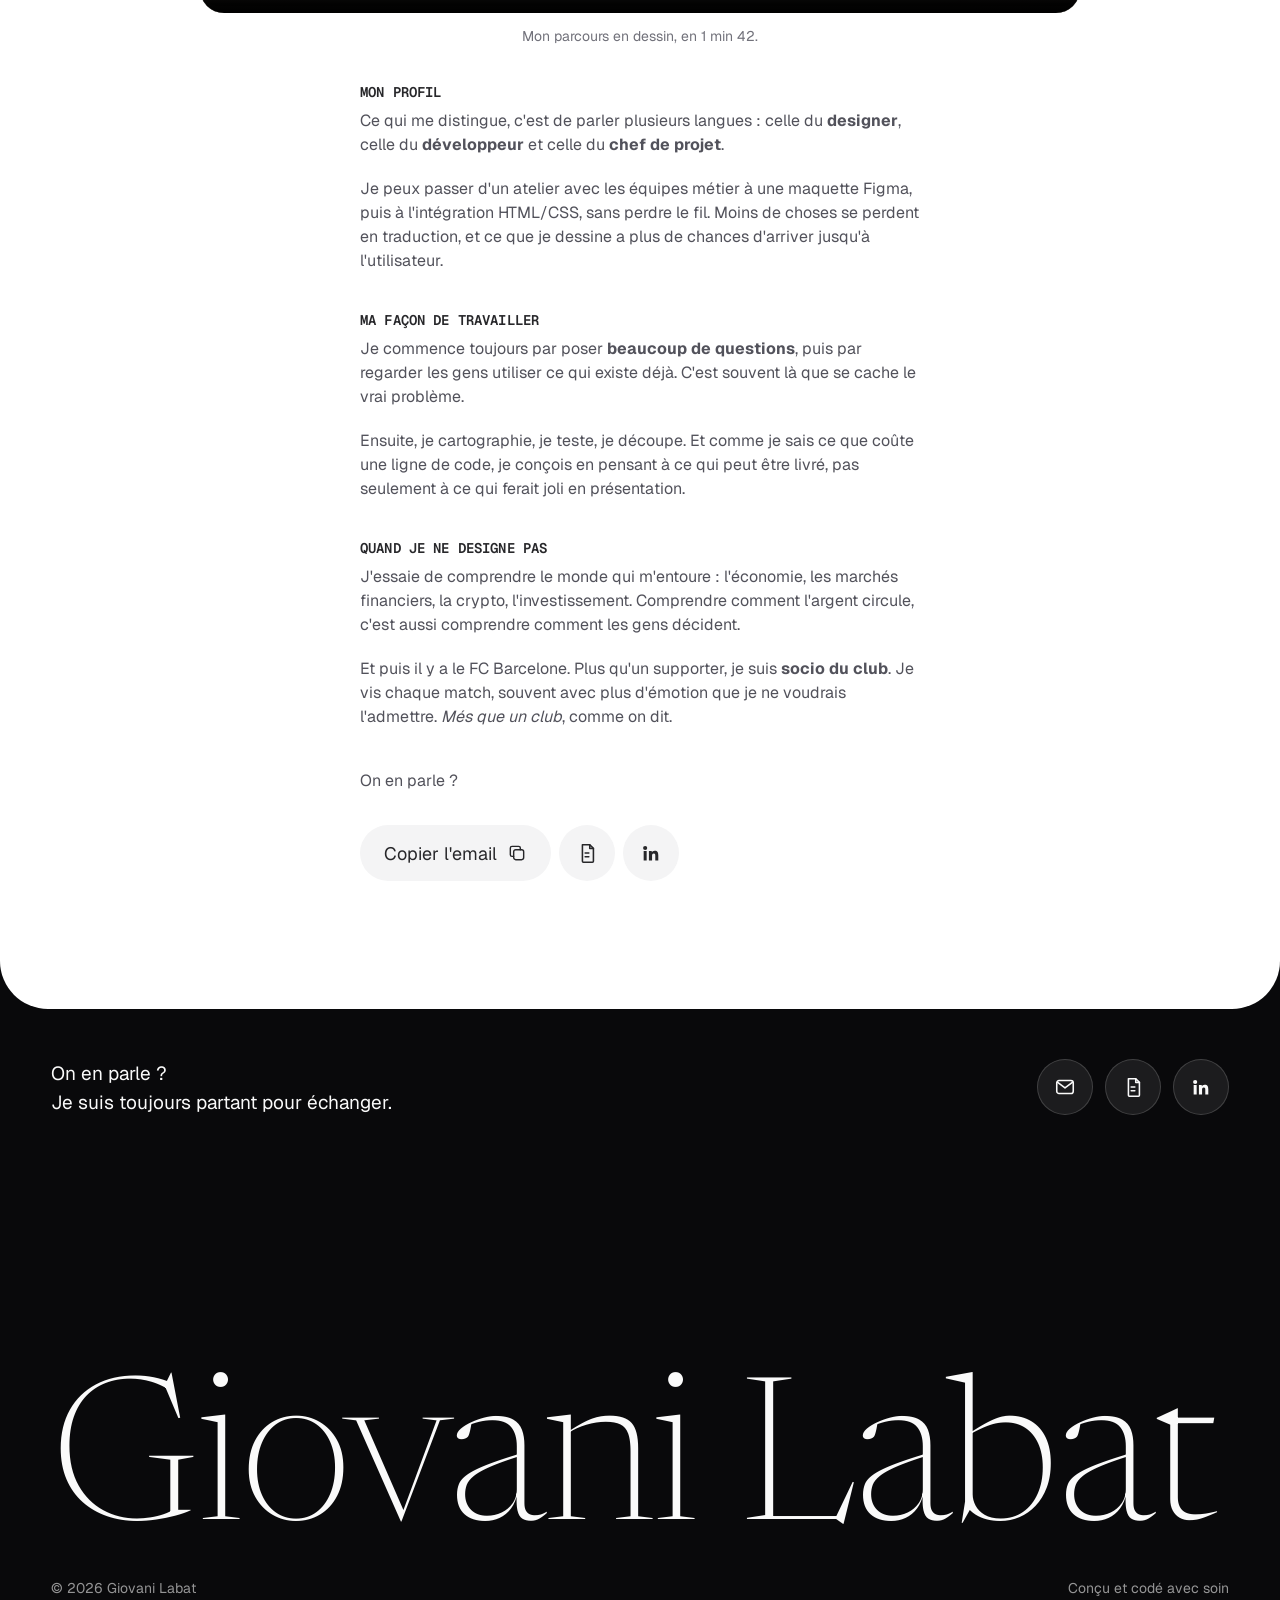
==== commit fe1d31dd: "Me voilà : 7 photos, la famille au centre ; pilules plus fines (Geist Mono 400) Co-Authored-By: Clau" ====
--- a/about.html
+++ b/about.html
@@ -16,7 +16,7 @@
 <title>Me voilà — Giovani Labat</title>
 <link rel="preconnect" href="https://fonts.googleapis.com">
 <link rel="preconnect" href="https://fonts.gstatic.com" crossorigin>
-<link rel="stylesheet" href="https://fonts.googleapis.com/css2?family=Geist:wght@400;500;600;700&family=Geist+Mono:wght@500;600&family=Newsreader:ital,opsz,wght@0,6..72,200;0,6..72,300;1,6..72,200;1,6..72,300&display=swap">
+<link rel="stylesheet" href="https://fonts.googleapis.com/css2?family=Geist:wght@400;500;600;700&family=Geist+Mono:wght@400;500;600&family=Newsreader:ital,opsz,wght@0,6..72,200;0,6..72,300;1,6..72,200;1,6..72,300&display=swap">
 <link rel="stylesheet" href="assets/css/site.css">
 <script>(function(){var r=document.documentElement;r.classList.add("js");try{var t=localStorage.getItem("theme");if(t==="dark"||t==="light")r.setAttribute("data-theme",t);}catch(e){}})();</script>
 </head>
@@ -53,10 +53,10 @@
       <div class="ph" style="--x:-407px;--y:21px;--r:-12deg"><img src="assets/img/moi/avion.jpg" alt="Hublot d'avion au coucher du soleil"></div>
       <div class="ph" style="--x:-307px;--y:17px;--r:-9deg"><img src="assets/img/moi/dubai.jpg" alt="Tours de Dubaï"></div>
       <div class="ph" style="--x:-161px;--y:-30px;--r:-5deg"><span class="pin yellow" style="left:30px;top:-44px;transform:rotate(-4deg)">Visca Barça</span><img src="assets/img/moi/camp-nou.jpg" alt="Le Camp Nou, stade du FC Barcelone"></div>
-      <div class="ph" style="--x:0px;--y:-18px;--r:0deg"><img src="assets/img/moi/moi.jpg" alt="Giovani, souriant, qui fait le signe de la paix"></div>
+      <div class="ph" style="--x:0px;--y:-18px;--r:0deg"><span class="pin" style="left:22px;top:-42px;transform:rotate(-3deg)">en famille</span><img src="assets/img/moi/famille.jpg" alt="Photos de remise de diplôme en famille"></div>
       <div class="ph" style="--x:150px;--y:-29px;--r:6deg"><img src="assets/img/moi/finance.jpg" alt="Un graphique de marché ouvert sur un ordinateur portable"></div>
       <div class="ph" style="--x:262px;--y:16px;--r:10deg"><img src="assets/img/moi/repas.jpg" alt="Un plat de poisson au restaurant"></div>
-      <div class="ph" style="--x:396px;--y:21px;--r:12deg"><span class="pin" style="right:12px;top:-40px;transform:rotate(8deg)">en famille</span><img src="assets/img/moi/famille.jpg" alt="Photos de remise de diplôme en famille"></div>
+      <div class="ph" style="--x:396px;--y:21px;--r:12deg"><img src="assets/img/moi/dessert.jpg" alt="Deux pâtisseries sur une assiette rose"></div>
     </div></div>
   </div>
 
